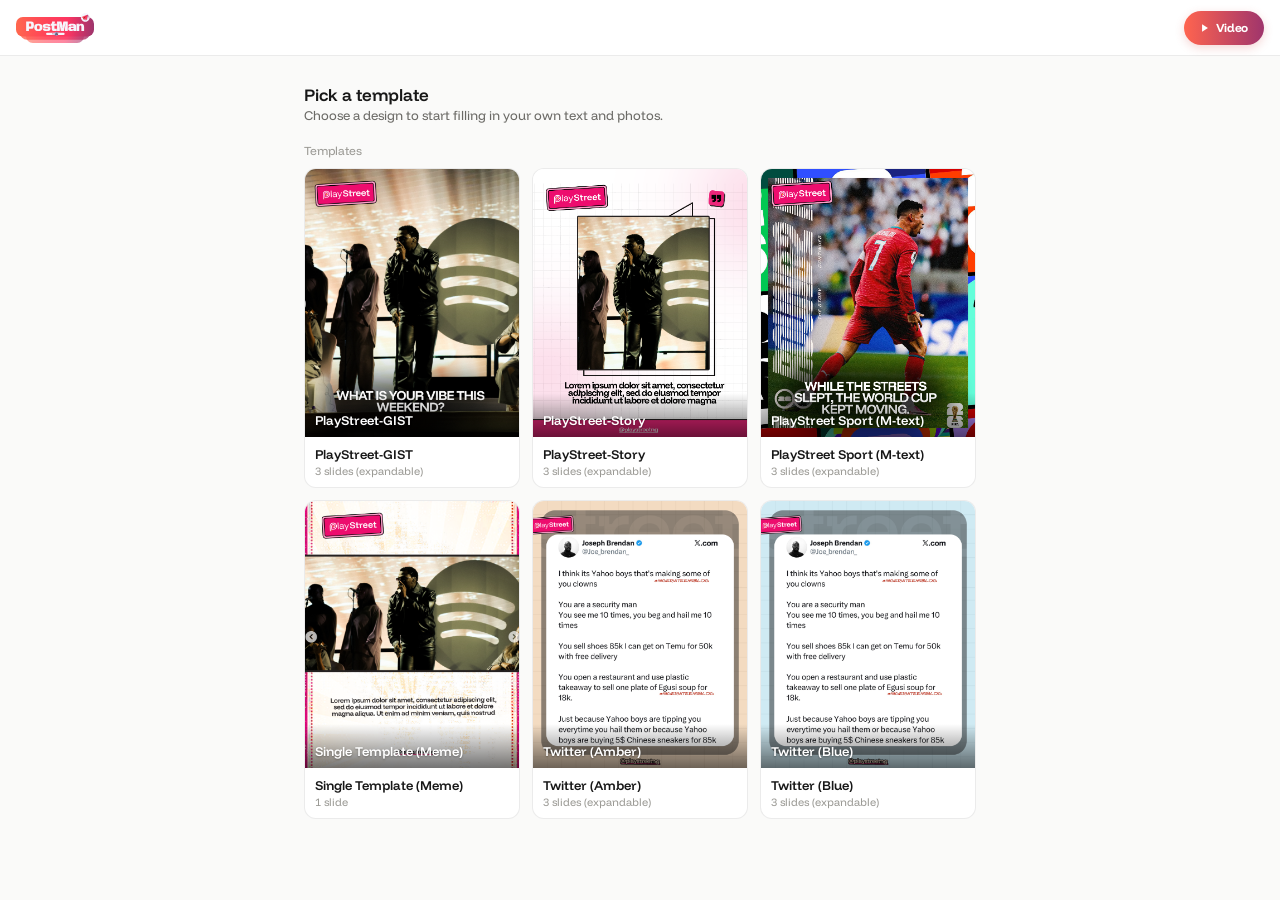
==== app.html @ d2e795be "Update app.html" ====
<!DOCTYPE html>
<html lang="en">
<head>
<meta charset="UTF-8">
<meta name="viewport" content="width=device-width, initial-scale=1, viewport-fit=cover">
<title>PostMann</title>
<meta name="theme-color" content="#fb3662">
<link rel="icon" type="image/png" sizes="32x32" href="assets/icon-32.png">
<link rel="apple-touch-icon" href="assets/icon-180.png">
<link rel="stylesheet" href="styles.css">
</head>
<body>

<header class="topbar">
  <a href="index.html" class="topbar-logo-link">
    <img src="assets/logo-full.svg" alt="PostMann" class="topbar-logo">
  </a>
  <div class="spacer"></div>
  <a href="video.html" class="topbar-video-pill">
    <svg width="10" height="10" viewBox="0 0 24 24" fill="currentColor"><polygon points="5 3 19 12 5 21 5 3"/></svg>
    Video
  </a>
</header>

<main class="app-main">

  <!-- ===== Screen: Dashboard ===== -->
  <section id="screen-dashboard">
    <h1 class="page-title">Pick a template</h1>
    <p class="page-subtitle">Choose a design to start filling in your own text and photos.</p>
    <div class="section-label">Templates</div>
    <div id="templateGrid" class="template-grid"></div>
  </section>

  <!-- ===== Screen: Dynamic form ===== -->
  <section id="screen-form" class="hidden">
    <a href="#" id="backToDashboard" class="back-link">&larr; Back to templates</a>
    <h1 class="page-title" id="formTemplateName">Template</h1>
    <p class="page-subtitle">Swipe or use the arrows to move between slides.</p>

    <div id="middleCountRow" class="middle-count-row hidden">
      <label class="field-label" style="margin:0;" id="middleCountLabel">How many slides?</label>
      <input type="number" id="middleCountInput" class="text-input" min="1" max="20" value="1">
    </div>

    <div class="carousel-wrap">
      <div id="formPagesTrack" class="carousel-track"></div>
      <button type="button" id="carouselPrevBtn" class="carousel-arrow carousel-arrow-left" aria-label="Previous slide">&larr;</button>
      <button type="button" id="carouselNextBtn" class="carousel-arrow carousel-arrow-right" aria-label="Next slide">&rarr;</button>
    </div>
    <div id="carouselDots" class="carousel-dots"></div>

    <button type="button" id="generateBtn" class="btn-primary btn-full" style="margin-top:20px;">Generate design</button>
  </section>

  <!-- ===== Screen: Generating ===== -->
  <section id="screen-generating" class="hidden">
    <h1 class="page-title">Generating your design</h1>
    <p class="page-subtitle">This can take a minute or more, especially with animated slides. Please don't close this tab.</p>
    <div class="progress-bar-track"><div id="progressFill" class="progress-bar-fill" style="width:0%"></div></div>
    <div id="statusLog" class="status-log"></div>
  </section>

  <!-- ===== Screen: Results ===== -->
  <section id="screen-results" class="hidden">
    <a href="#" id="backToFormFromResults" class="back-link">&larr; Back to editing</a>
    <h1 class="page-title">Your designs are ready</h1>
    <p class="page-subtitle">Download each slide, or all of them at once.</p>

    <div class="results-action-row">
      <button type="button" id="downloadAllBtn" class="btn-secondary hidden">Download all (.zip)</button>
      <button type="button" id="exportToDriveBtn" class="btn-secondary hidden">Export to Drive</button>
    </div>

    <!-- Inline folder-naming panel - hidden until "Export to Drive" is tapped -->
    <div id="driveNamePanel" class="drive-name-panel hidden">
      <label class="field-label" style="margin-top:0;">Folder name</label>
      <div class="drive-name-row">
        <input type="text" id="driveFolderNameInput" class="text-input" placeholder="e.g. PlayStreet - Match Day">
        <button type="button" id="driveConfirmBtn" class="btn-primary">Export</button>
      </div>
    </div>

    <!-- Result card - hidden until export completes -->
    <div id="driveResultCard" class="drive-result-card hidden">
      <div class="drive-result-icon">
        <svg width="20" height="20" viewBox="0 0 24 24" fill="none" stroke="currentColor" stroke-width="2" stroke-linecap="round" stroke-linejoin="round"><polyline points="20 6 9 17 4 12"/></svg>
      </div>
      <div class="drive-result-body">
        <p class="drive-result-label">Saved to Drive</p>
        <p id="driveResultFolderName" class="drive-result-folder"></p>
      </div>
      <button type="button" id="copyDriveLinkBtn" class="drive-copy-btn">Copy link</button>
    </div>

    <div id="resultsGrid" class="results-grid"></div>
    <button type="button" id="startOverBtn" class="btn-secondary btn-full" style="margin-top:18px;">Start a new design</button>
  </section>

</main>

<!-- ===== Crop / Fit modal ===== -->
<div id="cropModalOverlay" class="modal-overlay">
  <div class="crop-modal-card">

    <div class="crop-modal-hdr">
      <span class="crop-modal-title" id="cropModalTitle">Fit your photo</span>
      <button type="button" id="cropCloseBtn" class="crop-close-btn" aria-label="Close">
        <svg width="16" height="16" viewBox="0 0 24 24" fill="none" stroke="currentColor" stroke-width="2.5" stroke-linecap="round"><line x1="18" y1="6" x2="6" y2="18"/><line x1="6" y1="6" x2="18" y2="18"/></svg>
      </button>
    </div>

    <div class="crop-canvas-area">
      <canvas id="cropCanvas"></canvas>
    </div>

    <p class="crop-hint" id="cropHint">Drag to reposition · use slider to zoom</p>

    <div class="crop-zoom-row" id="cropZoomRow">
      <button type="button" id="cropZoomMinus" class="zoom-step-btn">−</button>
      <input type="range" id="cropZoomSlider" min="0" max="100" value="0" class="crop-zoom-slider">
      <button type="button" id="cropZoomPlus"  class="zoom-step-btn">+</button>
    </div>

    <div class="crop-action-row">
      <button type="button" id="cropFitBtn" class="crop-action-btn">
        <svg width="22" height="22" viewBox="0 0 24 24" fill="none" stroke="currentColor" stroke-width="1.8" stroke-linecap="round" stroke-linejoin="round">
          <rect x="3" y="3" width="18" height="18" rx="2"/>
          <polyline points="8,8 12,12 8,16"/>
          <polyline points="16,8 12,12 16,16"/>
        </svg>
        Fit to frame
      </button>
      <button type="button" id="cropChangeBtn" class="crop-action-btn">
        <svg width="22" height="22" viewBox="0 0 24 24" fill="none" stroke="currentColor" stroke-width="1.8" stroke-linecap="round" stroke-linejoin="round">
          <path d="M21 15v4a2 2 0 0 1-2 2H5a2 2 0 0 1-2-2v-4"/>
          <polyline points="17 8 12 3 7 8"/>
          <line x1="12" y1="3" x2="12" y2="15"/>
        </svg>
        Change
      </button>
      <button type="button" id="cropSaveBtn" class="crop-action-btn crop-save-btn">
        <svg width="22" height="22" viewBox="0 0 24 24" fill="none" stroke="currentColor" stroke-width="1.8" stroke-linecap="round" stroke-linejoin="round">
          <polyline points="20 6 9 17 4 12"/>
        </svg>
        Save
      </button>
    </div>

  </div>
</div>

<script type="module" src="app.js?v=11"></script>
</body>
</html>
---- styles.css ----
/* ===== Font - self-hosted, no external runtime dependency ===== */
@font-face {
  font-family: "Funnel Display";
  src: url("assets/fonts/funnel-display-latin-400-normal.woff2") format("woff2");
  font-weight: 400;
  font-display: swap;
}
@font-face {
  font-family: "Funnel Display";
  src: url("assets/fonts/funnel-display-latin-500-normal.woff2") format("woff2");
  font-weight: 500;
  font-display: swap;
}
@font-face {
  font-family: "Funnel Display";
  src: url("assets/fonts/funnel-display-latin-600-normal.woff2") format("woff2");
  font-weight: 600;
  font-display: swap;
}
@font-face {
  font-family: "Funnel Display";
  src: url("assets/fonts/funnel-display-latin-700-normal.woff2") format("woff2");
  font-weight: 700;
  font-display: swap;
}

/* ===== Brand tokens - extracted from the real logo SVG, same values used in the Next.js version ===== */
:root {
  --brand-gradient-start: #ff684d;
  --brand-gradient-mid: #fb3662;
  --brand-gradient-end: #9d356c;

  --brand-50: #ffeff2;
  --brand-100: #fed7e0;
  --brand-200: #fdb3c3;
  --brand-400: #fc6e8e;
  --brand-600: #fb3662;
  --brand-800: #ac294b;
  --brand-900: #6b1f38;

  --surface: #ffffff;
  --surface-secondary: #fafaf9;
  --surface-tertiary: #f1efe8;
  --border-subtle: rgba(0, 0, 0, 0.08);
  --border-default: rgba(0, 0, 0, 0.12);
  --text-primary: #171717;
  --text-secondary: #6b6a66;
  --text-tertiary: #9b9a95;

  --success-bg: #e1f5ee;
  --success-text: #085041;
  --warning-bg: #faeeda;
  --warning-text: #633806;
  --danger-bg: #fcebeb;
  --danger-text: #791f1f;

  --radius-md: 8px;
  --radius-lg: 12px;
}

* { box-sizing: border-box; -webkit-tap-highlight-color: transparent; }
html, body { height: 100%; margin: 0; }
body {
  font-family: "Funnel Display", -apple-system, BlinkMacSystemFont, "Segoe UI", Roboto, sans-serif;
  background: var(--surface-secondary);
  color: var(--text-primary);
  -webkit-font-smoothing: antialiased;
}
h1, h2, h3, p { margin: 0; }
button { font-family: inherit; cursor: pointer; }
input, select { font-family: inherit; }
a { color: inherit; text-decoration: none; }
img { max-width: 100%; display: block; }

.brand-gradient {
  background-image: linear-gradient(135deg, var(--brand-gradient-start) 0%, var(--brand-gradient-mid) 45%, var(--brand-gradient-end) 100%);
}

/* ===== Top bar ===== */
.topbar {
  min-height: 56px;
  border-bottom: 1px solid var(--border-subtle);
  background: var(--surface);
  display: flex;
  align-items: center;
  gap: 12px;
  padding: 0 16px;
  padding-top: env(safe-area-inset-top);
  position: sticky;
  top: 0;
  z-index: 30;
}
.topbar-logo-link { display: flex; align-items: center; }
.topbar-logo { height: 30px; width: auto; display: block; }
.topbar .spacer { flex: 1; }
.topbar .btn-text-link { font-size: 13px; color: var(--text-secondary); }

/* Video pill button in the topbar — gradient pill matching the homepage CTA */
.topbar-video-pill {
  display: inline-flex;
  align-items: center;
  gap: 6px;
  padding: 8px 16px;
  background: linear-gradient(90deg, #FF644F 0%, #9F356C 100%);
  color: white;
  border-radius: 100px;
  font-size: 12px;
  font-weight: 700;
  letter-spacing: -0.3px;
  white-space: nowrap;
  min-height: 34px;
  box-shadow: 0 3px 10px rgba(210,75,70,0.22);
}
.topbar-video-pill:active { opacity: 0.85; }

/* ===== Layout shell ===== */
.app-main {
  max-width: 720px;
  margin: 0 auto;
  padding: 20px 16px calc(48px + env(safe-area-inset-bottom));
}
@media (min-width: 640px) {
  .app-main { padding: 28px 24px calc(48px + env(safe-area-inset-bottom)); }
}

/* ===== Dashboard ===== */
.page-title { font-size: 17px; font-weight: 600; margin-bottom: 2px; }
.page-subtitle { font-size: 13px; color: var(--text-secondary); margin-bottom: 20px; }
.section-label { font-size: 12px; color: var(--text-tertiary); margin-bottom: 10px; }

.template-grid {
  display: grid;
  grid-template-columns: repeat(2, 1fr);
  gap: 12px;
}
@media (min-width: 560px) {
  .template-grid { grid-template-columns: repeat(3, 1fr); }
}

.template-card {
  border: 1px solid var(--border-subtle);
  border-radius: var(--radius-lg);
  overflow: hidden;
  background: var(--surface);
  transition: border-color 0.15s;
}
.template-card:hover, .template-card:active { border-color: var(--border-default); }
.template-card:active { background: var(--surface-secondary); }
.template-card .cover {
  position: relative;
  aspect-ratio: 4 / 5;
  overflow: hidden;
  background-size: cover;
  background-position: top center;
}
.template-card .cover img {
  width: 100%;
  height: 100%;
  object-fit: cover;
  object-position: top center;
  display: block;
}
.template-card .cover .cover-caption {
  position: absolute;
  left: 0; right: 0; bottom: 0;
  padding: 16px 10px 8px;
  background: linear-gradient(to top, rgba(0, 0, 0, 0.55), rgba(0, 0, 0, 0));
}
.template-card .cover .cover-caption span {
  color: white;
  font-size: 13px;
  font-weight: 600;
  text-shadow: 0 1px 2px rgba(0, 0, 0, 0.3);
}
.template-card .info { padding: 9px 10px; }
.template-card .info .name { font-size: 13px; font-weight: 600; }
.template-card .info .meta { font-size: 11px; color: var(--text-tertiary); margin-top: 2px; }

/* ===== Buttons ===== */
.btn-primary {
  background: var(--brand-600);
  color: white;
  border: none;
  font-size: 15px;
  font-weight: 600;
  padding: 13px 20px;
  border-radius: var(--radius-md);
  display: inline-flex;
  align-items: center;
  justify-content: center;
  gap: 6px;
  min-height: 46px;
}
.btn-primary:hover, .btn-primary:active { background: var(--brand-800); }
.btn-primary:disabled { opacity: 0.5; cursor: not-allowed; }
.btn-secondary {
  background: var(--surface);
  border: 1px solid var(--border-default);
  color: var(--text-primary);
  font-size: 15px;
  font-weight: 500;
  padding: 13px 20px;
  border-radius: var(--radius-md);
  min-height: 46px;
}
.btn-secondary:hover, .btn-secondary:active { background: var(--surface-secondary); }

/* For standalone, screen-level primary actions (Generate, Start over) -
   full width on mobile where there's nothing beside them to share space
   with; reverts to a normal inline button once there's room. The crop
   modal's two buttons deliberately don't use this - they sit side by
   side in a narrow space and need their natural compact width instead. */
.btn-full { width: 100%; }
@media (min-width: 480px) {
  .btn-full { width: auto; }
}

/* ===== Form ===== */
.back-link {
  display: inline-flex;
  align-items: center;
  gap: 6px;
  font-size: 13px;
  color: var(--text-secondary);
  margin-bottom: 14px;
}

.slide-card {
  padding: 14px 16px 16px;
}
.field-label {
  display: block;
  font-size: 12px;
  color: var(--text-secondary);
  margin-bottom: 5px;
  margin-top: 12px;
}
.field-label:first-of-type { margin-top: 0; }
.text-input, .select-input {
  width: 100%;
  border: 1px solid var(--border-default);
  border-radius: var(--radius-md);
  padding: 12px 13px;
  font-size: 16px;
  min-height: 44px;
  background: var(--surface);
  color: var(--text-primary);
}
.text-input:focus, .select-input:focus { outline: 2px solid var(--brand-200); border-color: var(--brand-600); }

.file-row { display: flex; align-items: center; gap: 10px; flex-wrap: wrap; }
.file-input-label {
  display: inline-flex;
  align-items: center;
  gap: 6px;
  font-size: 14px;
  font-weight: 500;
  padding: 11px 16px;
  min-height: 44px;
  border: 1px solid var(--border-default);
  border-radius: var(--radius-md);
  background: var(--surface);
}
.file-input-label:hover, .file-input-label:active { background: var(--surface-secondary); }
.file-name { font-size: 12px; color: var(--text-secondary); }
.crop-edit-link {
  font-size: 13px; color: var(--brand-600); font-weight: 600;
  padding: 8px 4px; cursor: pointer; min-height: 44px; display: inline-flex; align-items: center;
}

.middle-count-row { display: flex; align-items: center; gap: 10px; margin: 14px 0 16px; flex-wrap: wrap; }
.middle-count-row .text-input { width: 80px; flex: none; }

/* ===== Swipeable slide carousel ===== */
.carousel-wrap { position: relative; }
.carousel-track { position: relative; }

.form-page {
  display: none;
  border: 1px solid var(--border-subtle);
  border-radius: var(--radius-lg);
  background: var(--surface);
  overflow: hidden;
  animation: formPageIn 0.18s ease-out;
}
.form-page.active { display: block; }
@keyframes formPageIn {
  from { opacity: 0; transform: translateY(4px); }
  to { opacity: 1; transform: translateY(0); }
}

.form-page-preview {
  position: relative;
  width: 100%;
  max-height: 56vh;
  min-height: 160px;
  overflow: hidden;
  display: flex;
  align-items: center;
  justify-content: center;
}
.form-page-preview img {
  width: 100%;
  height: 100%;
  max-height: 56vh;
  object-fit: contain;
  background: var(--surface-tertiary);
  display: block;
}
.form-page-preview.brand-gradient {
  aspect-ratio: 4 / 5;
  max-height: 56vh;
}
.form-page-label {
  position: absolute;
  top: 12px;
  left: 12px;
  padding: 5px 12px;
  background: rgba(0, 0, 0, 0.55);
  border-radius: 999px;
  backdrop-filter: blur(2px);
}
.form-page-label span {
  color: white;
  font-size: 12px;
  font-weight: 600;
  letter-spacing: 0.02em;
}

.carousel-arrow {
  position: absolute;
  top: calc(28vh - 22px);
  width: 44px;
  height: 44px;
  border-radius: 50%;
  border: none;
  background: rgba(0, 0, 0, 0.45);
  color: white;
  font-size: 17px;
  display: flex;
  align-items: center;
  justify-content: center;
  z-index: 10;
}
.carousel-arrow:active { background: rgba(0, 0, 0, 0.65); }
.carousel-arrow:disabled { opacity: 0.35; }
.carousel-arrow-left { left: 8px; }
.carousel-arrow-right { right: 8px; }

.carousel-dots {
  display: flex;
  justify-content: center;
  gap: 6px;
  margin-top: 12px;
}
.carousel-dot {
  width: 7px;
  height: 7px;
  border-radius: 50%;
  background: var(--border-default);
  cursor: pointer;
}
.carousel-dot.active { background: var(--brand-600); width: 18px; border-radius: 4px; }

/* ===== Crop modal ===== */
.modal-overlay {
  position: fixed; inset: 0; background: rgba(0, 0, 0, 0.65);
  display: none; align-items: center; justify-content: center; z-index: 100;
  padding: 16px;
}
.modal-overlay.open { display: flex; }
.modal-card {
  background: var(--surface); border-radius: var(--radius-lg);
  padding: 18px; max-width: 92vw; max-height: 88vh; overflow-y: auto;
}
.modal-card h3 { font-size: 14px; font-weight: 600; margin-bottom: 12px; }
#cropCanvas { border: 1px solid var(--border-default); border-radius: 6px; cursor: grab; touch-action: none; display: block; }
.zoom-row { display: flex; align-items: center; gap: 8px; margin-top: 12px; }
.zoom-row span { font-size: 11px; color: var(--text-secondary); }
.zoom-row input[type="range"] { flex: 1; }
.modal-actions { display: flex; gap: 8px; justify-content: flex-end; margin-top: 14px; flex-wrap: wrap; }
.modal-actions .btn-primary, .modal-actions .btn-secondary { flex: 1 1 auto; }

/* ===== Progress / status ===== */
.status-log {
  border: 1px solid var(--border-subtle);
  border-radius: var(--radius-lg);
  background: var(--surface);
  padding: 14px;
  max-height: 280px;
  overflow-y: auto;
  font-size: 12px;
  display: flex;
  flex-direction: column;
  gap: 5px;
  margin-top: 16px;
}
.status-line.info { color: var(--text-secondary); }
.status-line.ok { color: var(--success-text); }
.status-line.warn { color: var(--warning-text); }
.status-line.err { color: var(--danger-text); }

.progress-bar-track { height: 6px; border-radius: 4px; background: var(--surface-tertiary); overflow: hidden; margin: 16px 0; }
.progress-bar-fill { height: 100%; background: var(--brand-600); transition: width 0.3s; }

/* ===== Results ===== */
.results-action-row {
  display: flex;
  gap: 10px;
  margin-bottom: 12px;
}
.results-action-row .btn-secondary {
  flex: 1;
  width: auto;
  min-width: 0;
  font-size: 13px;
  padding: 10px 12px;
}

/* Folder-naming panel - slides in below the action row when
   "Export to Drive" is tapped, collapses when done. */
.drive-name-panel {
  border: 1px solid var(--border-subtle);
  border-radius: var(--radius-lg);
  background: var(--surface);
  padding: 14px;
  margin-bottom: 12px;
  animation: panelIn 0.18s ease-out;
}
@keyframes panelIn {
  from { opacity: 0; transform: translateY(-4px); }
  to   { opacity: 1; transform: translateY(0); }
}
.drive-name-row {
  display: flex;
  gap: 10px;
  margin-top: 6px;
}
.drive-name-row .text-input { flex: 1; min-width: 0; }
.drive-name-row .btn-primary { width: auto; flex-shrink: 0; padding: 12px 18px; }

/* Drive result card - appears between the action row and the grid once
   an export finishes. Stays hidden until then. */
.drive-result-card {
  display: flex;
  align-items: center;
  gap: 12px;
  padding: 12px 14px;
  border: 1px solid var(--border-subtle);
  border-radius: var(--radius-lg);
  background: var(--success-bg);
  margin-bottom: 14px;
}
.drive-result-icon {
  width: 32px;
  height: 32px;
  border-radius: 50%;
  background: var(--success-text);
  color: white;
  display: flex;
  align-items: center;
  justify-content: center;
  flex-shrink: 0;
}
.drive-result-body { flex: 1; min-width: 0; }
.drive-result-label { font-size: 12px; font-weight: 600; color: var(--success-text); margin: 0; }
.drive-result-folder { font-size: 11px; color: var(--success-text); opacity: 0.8; margin: 2px 0 0; white-space: nowrap; overflow: hidden; text-overflow: ellipsis; }
.drive-copy-btn {
  background: var(--success-text);
  color: white;
  border: none;
  font-size: 12px;
  font-weight: 600;
  padding: 8px 14px;
  border-radius: var(--radius-md);
  white-space: nowrap;
  min-height: 36px;
  flex-shrink: 0;
}
.drive-copy-btn:active { opacity: 0.85; }

.results-grid {
  display: grid;
  grid-template-columns: repeat(2, 1fr);
  gap: 14px;
  margin-top: 16px;
}
@media (min-width: 560px) {
  .results-grid { grid-template-columns: repeat(3, 1fr); }
}
.result-card {
  border: 1px solid var(--border-subtle);
  border-radius: var(--radius-lg);
  background: var(--surface);
  padding: 10px;
}
.result-card .label { font-size: 12px; font-weight: 600; margin-bottom: 8px; }
.result-card img, .result-card video { border-radius: 6px; width: 100%; background: var(--surface-secondary); }
.result-card .download-btn {
  display: flex; align-items: center; justify-content: center; gap: 5px;
  margin-top: 8px; width: 100%; font-size: 13px; font-weight: 600;
  padding: 12px; min-height: 44px; border-radius: var(--radius-md);
  border: 1px solid var(--border-default); background: var(--surface);
}
.result-card .download-btn:hover, .result-card .download-btn:active { background: var(--surface-secondary); }
.result-card .caveat { font-size: 10px; color: var(--text-tertiary); margin-top: 4px; }

.hidden { display: none !important; }
/* ===== Fit-to-frame toggle ===== */
.fit-mode-row { display: flex; gap: 6px; margin-top: 8px; }
.fit-btn {
  flex: 1;
  padding: 7px 10px;
  font-size: 11px;
  font-weight: 600;
  border: 1.5px solid var(--border-default);
  border-radius: var(--radius-md);
  background: var(--surface);
  color: var(--text-secondary);
  cursor: pointer;
  text-align: center;
  min-height: 36px;
  transition: border-color 0.12s, background 0.12s, color 0.12s;
}
.fit-btn.active {
  border-color: var(--brand-600);
  background: var(--brand-50);
  color: var(--brand-800);
}
.fit-btn:active { opacity: 0.8; }
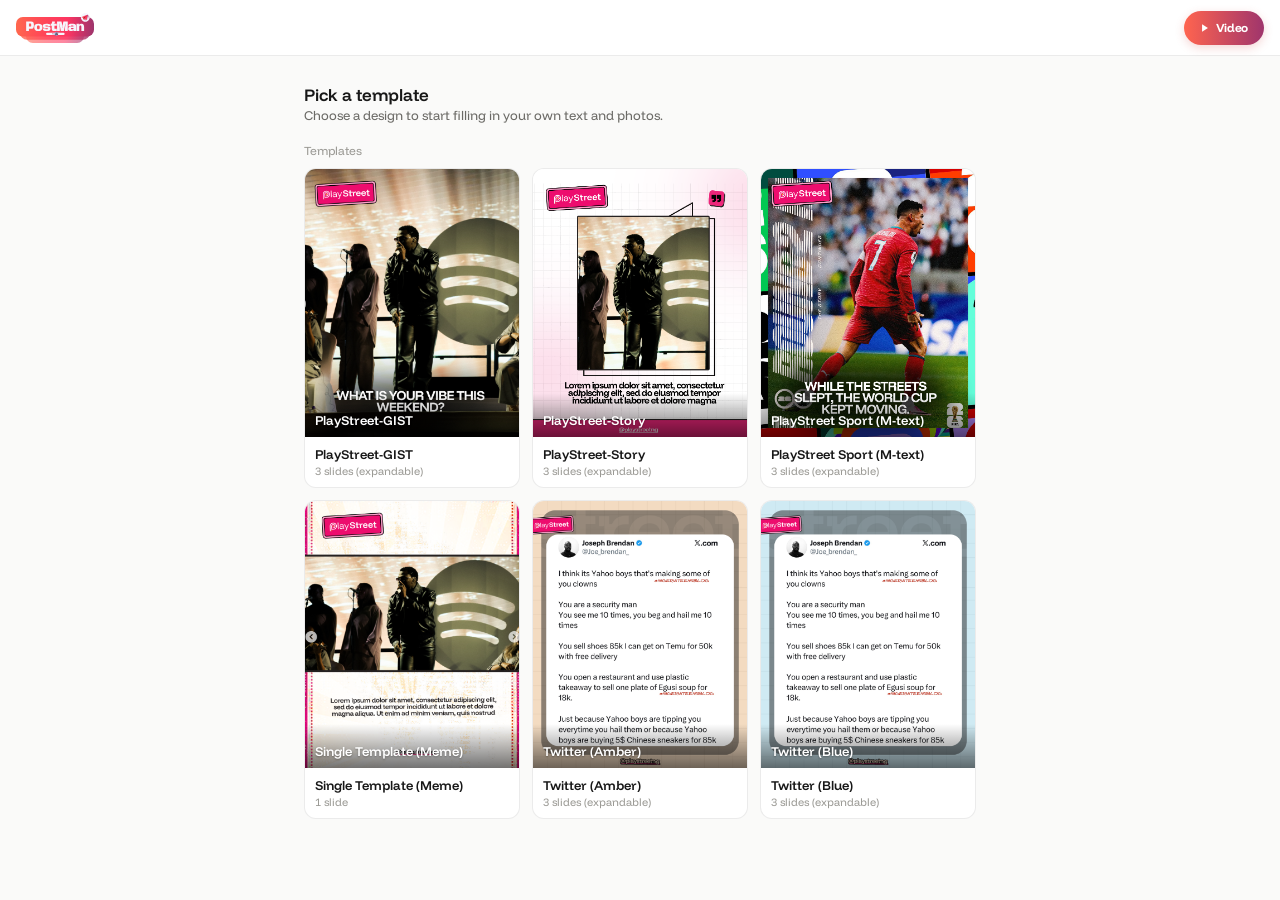
==== commit 30342c2a: "Update app.html" ====
--- a/app.html
+++ b/app.html
@@ -140,9 +140,7 @@
         Change
       </button>
       <button type="button" id="cropSaveBtn" class="crop-action-btn crop-save-btn">
-        <svg width="22" height="22" viewBox="0 0 24 24" fill="none" stroke="currentColor" stroke-width="1.8" stroke-linecap="round" stroke-linejoin="round">
-          <polyline points="20 6 9 17 4 12"/>
-        </svg>
+        <span style="font-size:22px; line-height:1;">✓</span>
         Save
       </button>
     </div>
@@ -150,6 +148,6 @@
   </div>
 </div>
 
-<script type="module" src="app.js?v=11"></script>
+<script type="module" src="app.js?v=12"></script>
 </body>
 </html>
--- a/styles.css
+++ b/styles.css
@@ -364,22 +364,139 @@
 
 /* ===== Crop modal ===== */
 .modal-overlay {
-  position: fixed; inset: 0; background: rgba(0, 0, 0, 0.65);
-  display: none; align-items: center; justify-content: center; z-index: 100;
-  padding: 16px;
+  position: fixed; inset: 0; background: rgba(0,0,0,0.55);
+  display: none; align-items: flex-end; justify-content: center; z-index: 100;
 }
 .modal-overlay.open { display: flex; }
-.modal-card {
-  background: var(--surface); border-radius: var(--radius-lg);
-  padding: 18px; max-width: 92vw; max-height: 88vh; overflow-y: auto;
-}
-.modal-card h3 { font-size: 14px; font-weight: 600; margin-bottom: 12px; }
-#cropCanvas { border: 1px solid var(--border-default); border-radius: 6px; cursor: grab; touch-action: none; display: block; }
-.zoom-row { display: flex; align-items: center; gap: 8px; margin-top: 12px; }
-.zoom-row span { font-size: 11px; color: var(--text-secondary); }
-.zoom-row input[type="range"] { flex: 1; }
-.modal-actions { display: flex; gap: 8px; justify-content: flex-end; margin-top: 14px; flex-wrap: wrap; }
-.modal-actions .btn-primary, .modal-actions .btn-secondary { flex: 1 1 auto; }
+
+/* ===== New crop / fit modal ===== */
+.crop-modal-card {
+  background: var(--surface);
+  border-radius: 24px 24px 0 0;
+  width: 100%;
+  max-width: 520px;
+  max-height: 92dvh;
+  overflow-y: auto;
+  padding: 20px 20px calc(20px + env(safe-area-inset-bottom));
+  display: flex;
+  flex-direction: column;
+  gap: 16px;
+  animation: cropModalIn 0.28s cubic-bezier(0.16,1,0.3,1);
+}
+@media (min-width: 520px) {
+  .modal-overlay { align-items: center; }
+  .crop-modal-card {
+    border-radius: 24px;
+    padding: 24px;
+    max-height: 88dvh;
+  }
+}
+@keyframes cropModalIn {
+  from { transform: translateY(40px); opacity: 0; }
+  to   { transform: translateY(0);    opacity: 1; }
+}
+
+/* Header: title + X */
+.crop-modal-hdr {
+  display: flex;
+  align-items: center;
+  justify-content: space-between;
+}
+.crop-modal-title {
+  font-size: 18px;
+  font-weight: 700;
+  color: var(--text-primary);
+  letter-spacing: -0.3px;
+}
+.crop-close-btn {
+  width: 32px; height: 32px;
+  border-radius: 50%;
+  border: none;
+  background: var(--surface-secondary);
+  cursor: pointer;
+  display: flex; align-items: center; justify-content: center;
+  color: var(--text-secondary);
+  flex-shrink: 0;
+}
+.crop-close-btn:active { background: var(--surface-tertiary); }
+
+/* Canvas */
+.crop-canvas-area { display: flex; justify-content: center; }
+#cropCanvas {
+  border-radius: 12px;
+  cursor: grab;
+  touch-action: none;
+  display: block;
+  background: #000;
+}
+#cropCanvas:active { cursor: grabbing; }
+
+/* Hint text */
+.crop-hint {
+  font-size: 12px;
+  color: var(--text-tertiary);
+  text-align: center;
+  margin: 0;
+  line-height: 1.4;
+}
+
+/* Zoom row with − / + buttons */
+.crop-zoom-row {
+  display: flex;
+  align-items: center;
+  gap: 10px;
+  background: var(--surface-secondary);
+  border-radius: var(--radius-md);
+  padding: 10px 14px;
+}
+.zoom-step-btn {
+  width: 28px; height: 28px;
+  border: none; background: transparent;
+  font-size: 22px; line-height: 1;
+  color: var(--brand-600);
+  cursor: pointer;
+  flex-shrink: 0;
+  display: flex; align-items: center; justify-content: center;
+}
+.zoom-step-btn:active { opacity: 0.6; }
+.crop-zoom-slider {
+  flex: 1;
+  accent-color: var(--brand-600);
+  height: 4px;
+  cursor: pointer;
+}
+
+/* Three action buttons at bottom */
+.crop-action-row {
+  display: flex;
+  justify-content: space-around;
+  padding-top: 12px;
+  border-top: 1px solid var(--border-subtle);
+}
+.crop-action-btn {
+  display: flex;
+  flex-direction: column;
+  align-items: center;
+  gap: 6px;
+  padding: 10px 16px;
+  border: none;
+  background: transparent;
+  cursor: pointer;
+  border-radius: var(--radius-md);
+  font-size: 12px;
+  font-weight: 600;
+  color: var(--text-secondary);
+  min-height: 60px;
+  min-width: 72px;
+  transition: background 0.12s, color 0.12s;
+}
+.crop-action-btn:active { background: var(--surface-secondary); }
+.crop-action-btn.active {
+  color: var(--brand-600);
+}
+.crop-save-btn { color: var(--brand-600); font-weight: 700; }
+.crop-save-btn:active { background: var(--brand-50); }
+
 
 /* ===== Progress / status ===== */
 .status-log {
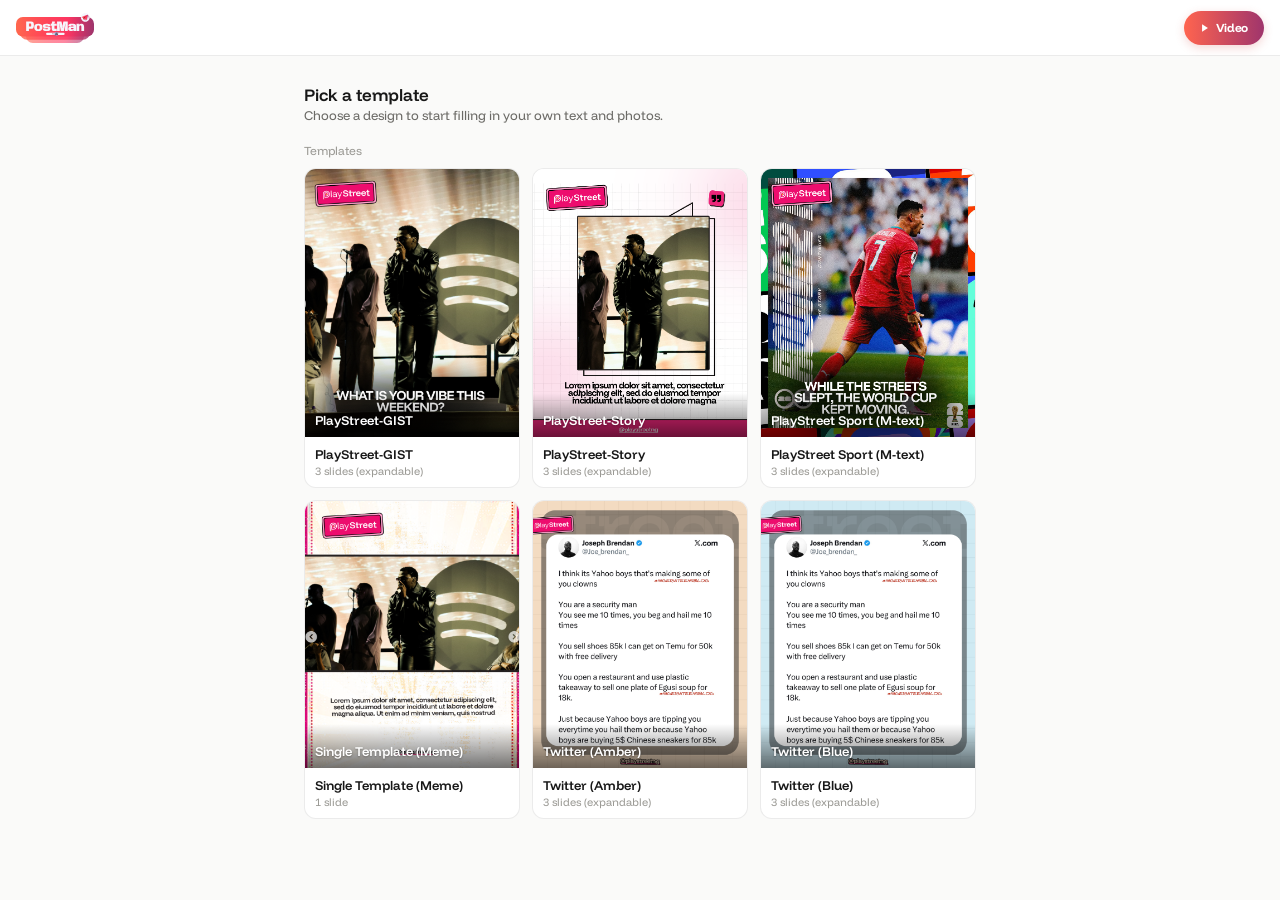
==== commit c11a0055: "Update app.html" ====
--- a/app.html
+++ b/app.html
@@ -140,7 +140,9 @@
         Change
       </button>
       <button type="button" id="cropSaveBtn" class="crop-action-btn crop-save-btn">
-        <span style="font-size:22px; line-height:1;">✓</span>
+        <svg width="22" height="22" viewBox="0 0 24 24" fill="none" stroke="currentColor" stroke-width="2.5" stroke-linecap="round" stroke-linejoin="round">
+          <polyline points="20,6 9,17 4,12"/>
+        </svg>
         Save
       </button>
     </div>
@@ -148,6 +150,6 @@
   </div>
 </div>
 
-<script type="module" src="app.js?v=12"></script>
+<script type="module" src="app.js?v=13"></script>
 </body>
 </html>
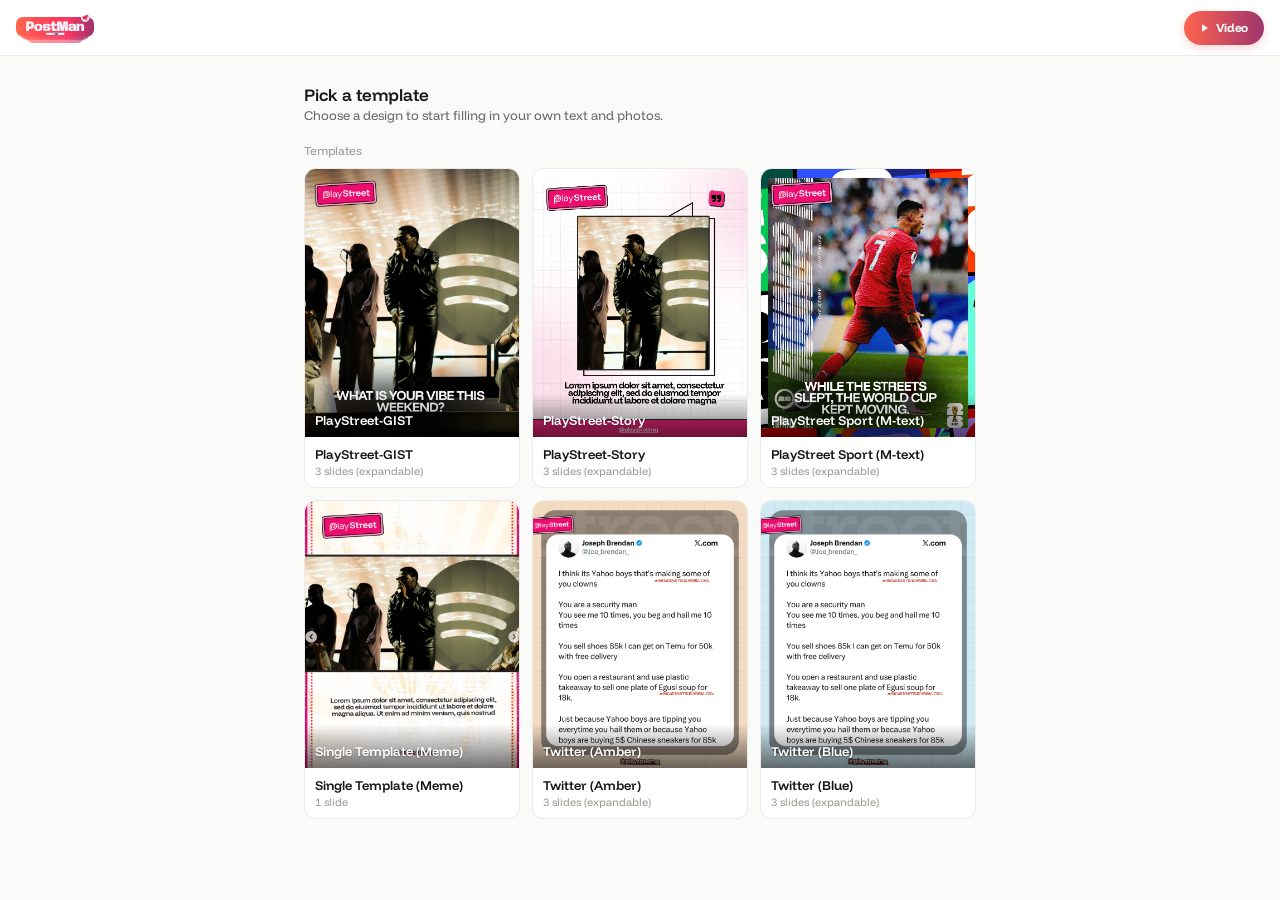
==== commit 97aaf05d: "Update app.html" ====
--- a/app.html
+++ b/app.html
@@ -140,8 +140,9 @@
         Change
       </button>
       <button type="button" id="cropSaveBtn" class="crop-action-btn crop-save-btn">
-        <svg width="22" height="22" viewBox="0 0 24 24" fill="none" stroke="currentColor" stroke-width="2.5" stroke-linecap="round" stroke-linejoin="round">
-          <polyline points="20,6 9,17 4,12"/>
+        <svg width="22" height="22" viewBox="0 0 135.57 129.47" fill="currentColor" xmlns="http://www.w3.org/2000/svg">
+          <path d="M25.74.49c21.49-1.47,44.38.92,66.02-.09,6.83,1.05,6.99,11.27.27,12.65-21.16.64-42.55-.91-63.65.34-3.99.24-6.84-.26-10.27,2.41-5.02,3.91-4.8,9.33-5,15.22-.78,22.38.63,45.21,0,67.64.65,4.46-.3,8.64,2.6,12.49,3.82,5.05,7.6,4.55,13.25,4.86,23.1,1.26,46.57-.33,69.74.31,4.7-.65,8.85.3,12.82-2.88,4.77-3.81,4.23-7.52,4.53-12.98.68-12.5.06-25.12.37-37.67,1.99-6.16,10.91-6.09,12.59.25-.52,13.4.76,27.4.02,40.73-.78,13.86-8.67,22.95-22.52,24.87-26.42-.44-54.24,1.74-80.57.35-14.04-.74-23.17-8.46-25.15-22.54.36-26.37-1.64-53.98-.35-80.27C1.2,10.58,10.13,1.56,25.74.49Z"/>
+          <path d="M128.05,6.82c5.65-.95,9.82,5.78,6.12,10.34l-66,65.9c-2.21,1.36-4.86,1.32-7.03-.12l-21.1-21.16c-3.89-6.68,4.19-13.25,9.92-8.1l14.32,14.36.76.15L124.35,8.85c.99-.82,2.41-1.82,3.7-2.03Z"/>
         </svg>
         Save
       </button>
@@ -150,6 +151,6 @@
   </div>
 </div>
 
-<script type="module" src="app.js?v=13"></script>
+<script type="module" src="app.js?v=14"></script>
 </body>
 </html>
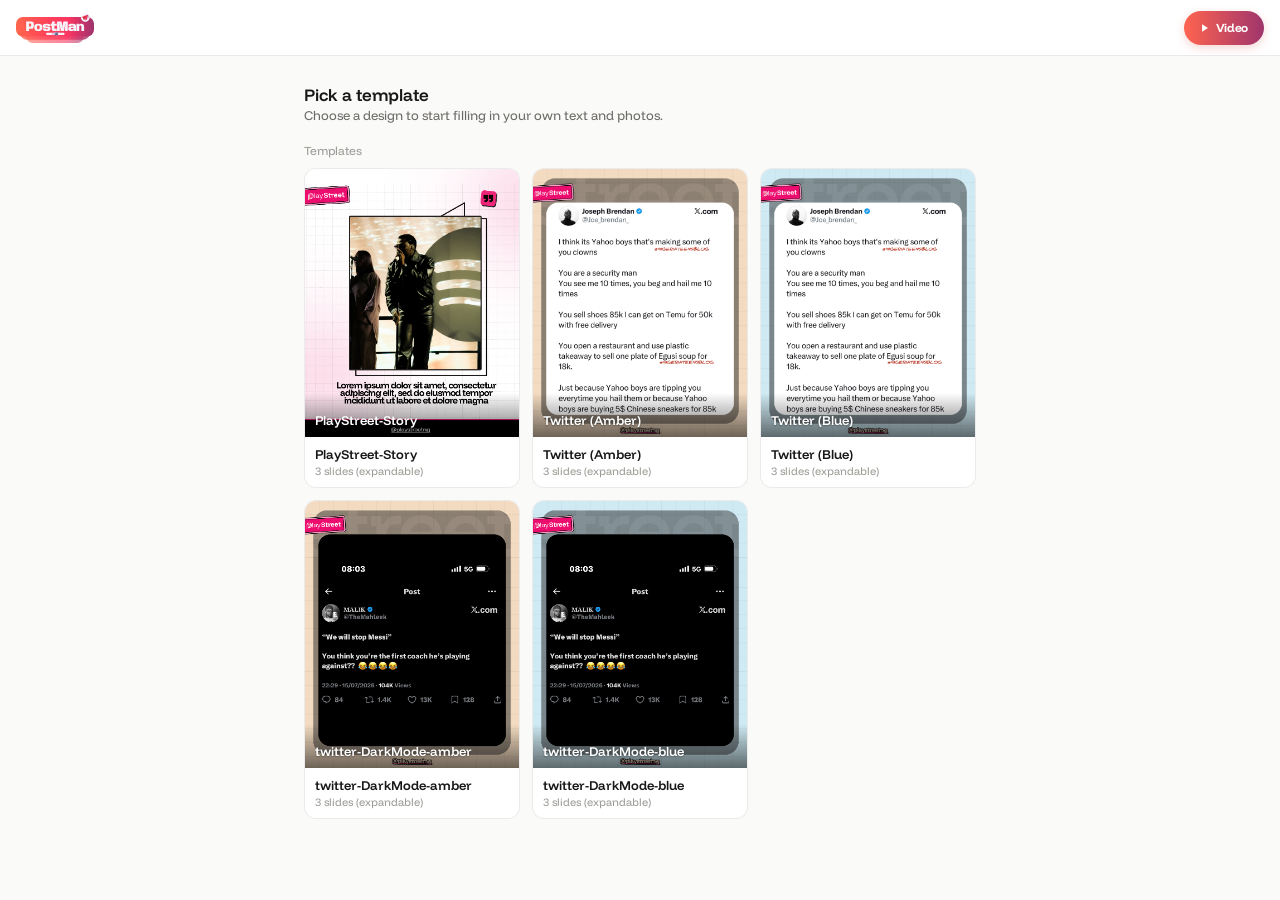
==== commit 85d7a9c1: "Update app.html" ====
--- a/app.html
+++ b/app.html
@@ -140,9 +140,9 @@
         Change
       </button>
       <button type="button" id="cropSaveBtn" class="crop-action-btn crop-save-btn">
-        <svg width="22" height="22" viewBox="0 0 135.57 129.47" fill="currentColor" xmlns="http://www.w3.org/2000/svg">
-          <path d="M25.74.49c21.49-1.47,44.38.92,66.02-.09,6.83,1.05,6.99,11.27.27,12.65-21.16.64-42.55-.91-63.65.34-3.99.24-6.84-.26-10.27,2.41-5.02,3.91-4.8,9.33-5,15.22-.78,22.38.63,45.21,0,67.64.65,4.46-.3,8.64,2.6,12.49,3.82,5.05,7.6,4.55,13.25,4.86,23.1,1.26,46.57-.33,69.74.31,4.7-.65,8.85.3,12.82-2.88,4.77-3.81,4.23-7.52,4.53-12.98.68-12.5.06-25.12.37-37.67,1.99-6.16,10.91-6.09,12.59.25-.52,13.4.76,27.4.02,40.73-.78,13.86-8.67,22.95-22.52,24.87-26.42-.44-54.24,1.74-80.57.35-14.04-.74-23.17-8.46-25.15-22.54.36-26.37-1.64-53.98-.35-80.27C1.2,10.58,10.13,1.56,25.74.49Z"/>
-          <path d="M128.05,6.82c5.65-.95,9.82,5.78,6.12,10.34l-66,65.9c-2.21,1.36-4.86,1.32-7.03-.12l-21.1-21.16c-3.89-6.68,4.19-13.25,9.92-8.1l14.32,14.36.76.15L124.35,8.85c.99-.82,2.41-1.82,3.7-2.03Z"/>
+        <svg width="22" height="22" viewBox="0 0 24 24" fill="none" stroke="currentColor" stroke-width="2.5" stroke-linecap="round" stroke-linejoin="round" xmlns="http://www.w3.org/2000/svg">
+          <circle cx="12" cy="12" r="10"/>
+          <path d="M8 12l3 3 5-6"/>
         </svg>
         Save
       </button>
@@ -151,6 +151,6 @@
   </div>
 </div>
 
-<script type="module" src="app.js?v=14"></script>
+<script type="module" src="app.js?v=17"></script>
 </body>
 </html>
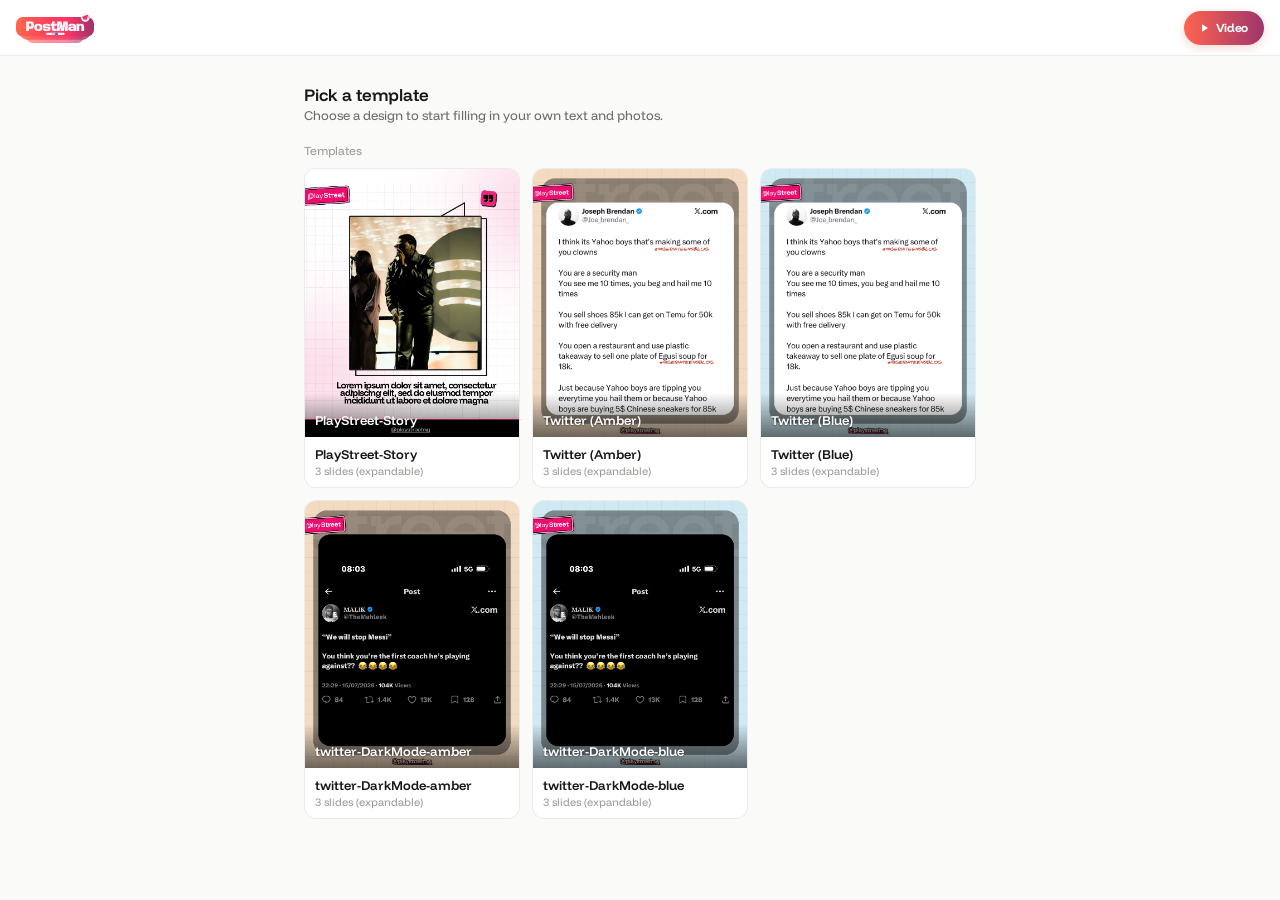
==== commit d5db8224: "Update app.html" ====
--- a/app.html
+++ b/app.html
@@ -151,6 +151,6 @@
   </div>
 </div>
 
-<script type="module" src="app.js?v=17"></script>
+<script type="module" src="app.js?v=16"></script>
 </body>
 </html>
--- a/styles.css
+++ b/styles.css
@@ -644,4 +644,30 @@
   background: var(--brand-50);
   color: var(--brand-800);
 }
-.fit-btn:active { opacity: 0.8; }+.fit-btn:active { opacity: 0.8; }
+/* ===== Dynamic form — font picker row ===== */
+/* font: text layers get a text input + font dropdown side by side */
+.field-font-row {
+  display: flex;
+  gap: 8px;
+  align-items: stretch;
+}
+.field-font-row .text-input {
+  flex: 1;
+  min-width: 0;
+}
+.font-select {
+  font-family: inherit;
+  font-size: 13px;
+  font-weight: 500;
+  border: 1px solid var(--border-default);
+  border-radius: var(--radius-md);
+  padding: 0 10px;
+  min-height: 44px;
+  min-width: 130px;
+  background: var(--surface);
+  color: var(--text-primary);
+  flex-shrink: 0;
+  cursor: pointer;
+}
+.font-select:focus { outline: 2px solid var(--brand-200); border-color: var(--brand-600); }
